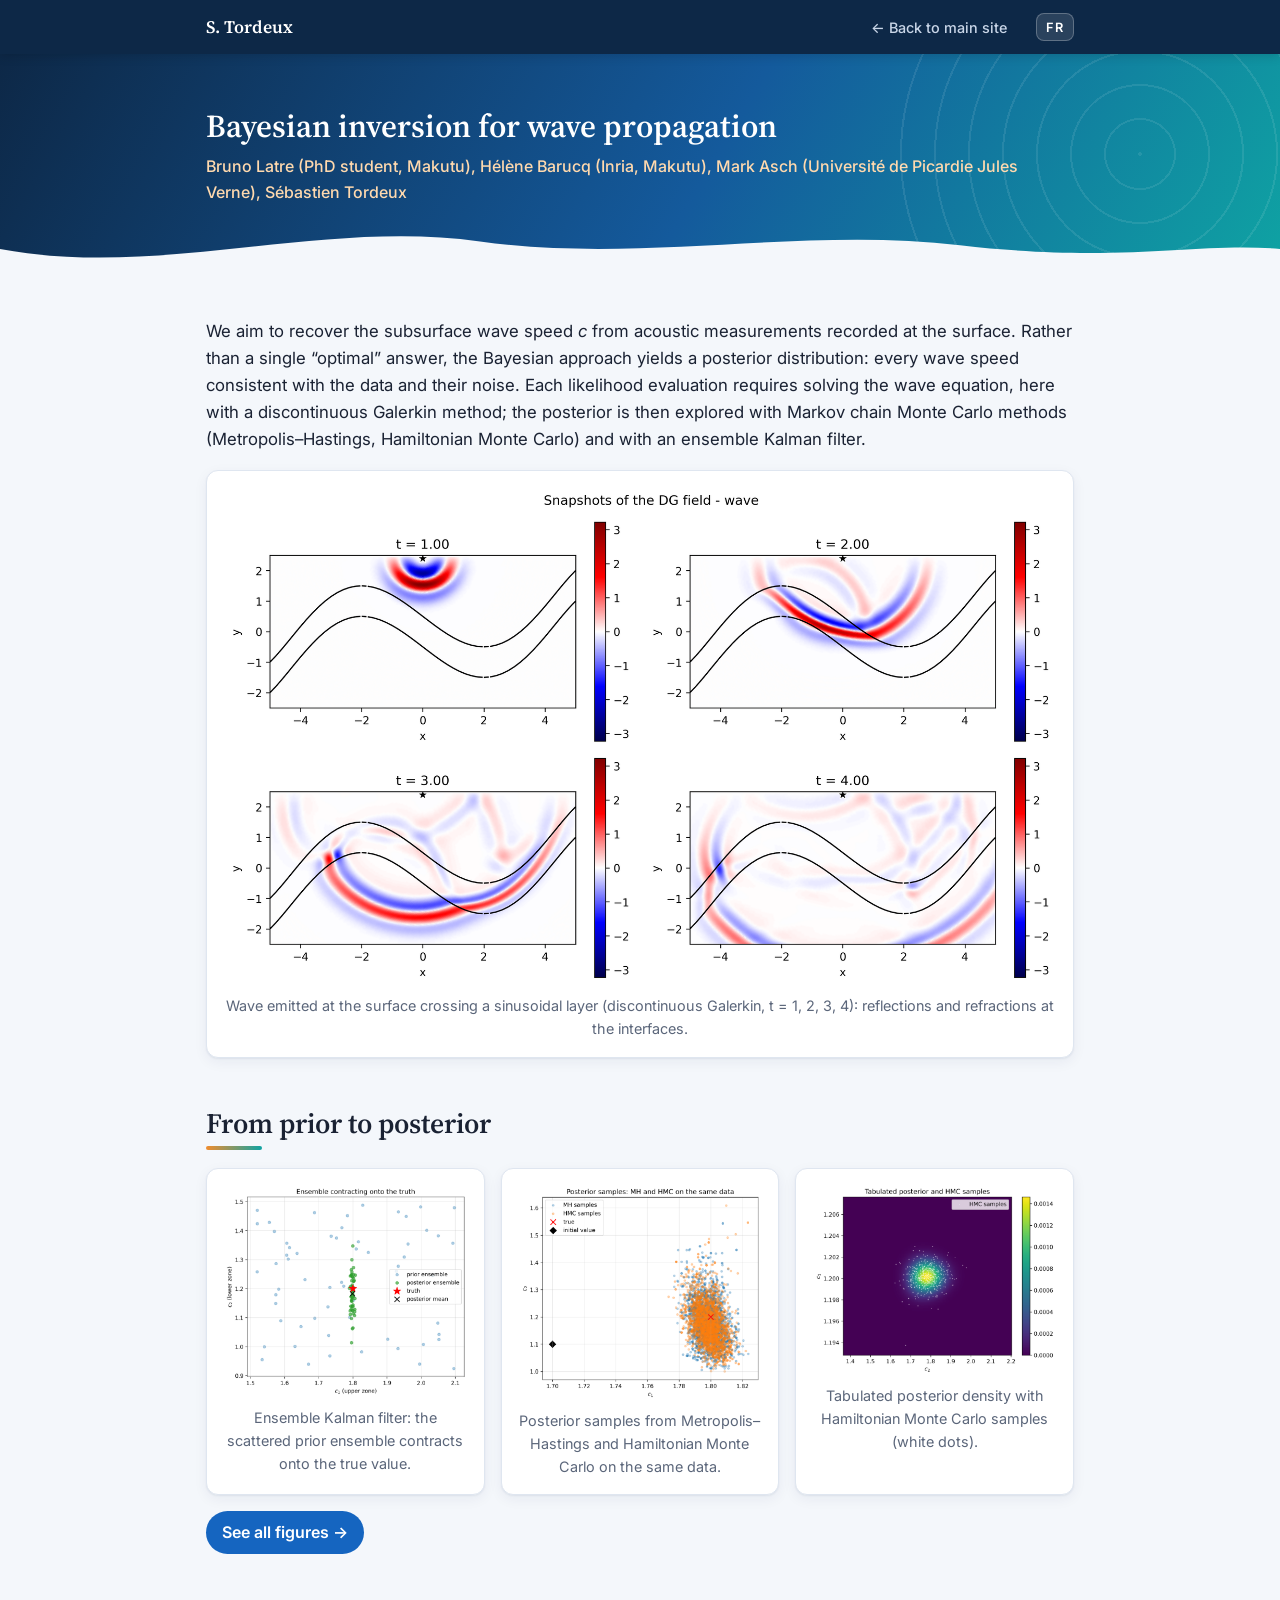
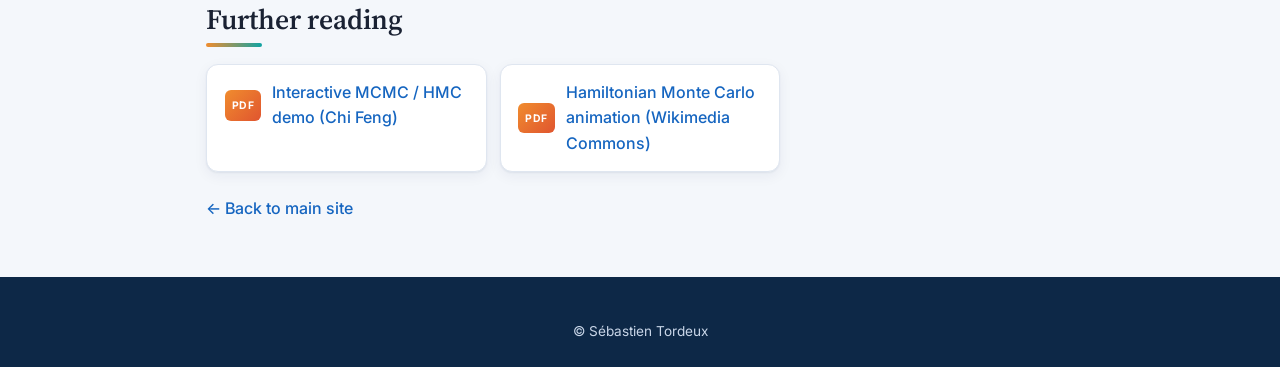
==== bayes.html @ 594a2a0c "Inversion bayésienne : page dédiée, galerie complète et carte Co-Authored-By: Claude Opus 5.5 <norep" ====
<!doctype html>
<html lang="fr">
<head>
<meta charset="utf-8">
<meta name="viewport" content="width=device-width, initial-scale=1">
<title>Inversion bayésienne — S. Tordeux</title>
<meta name="description" content="Inversion bayésienne (MCMC, HMC, EnKF) pour identifier la vitesse du sous-sol à partir de mesures acoustiques de surface.">
<link rel="icon" href="img/photo.jpg">
<link rel="preconnect" href="https://fonts.googleapis.com">
<link rel="preconnect" href="https://fonts.gstatic.com" crossorigin>
<link href="https://fonts.googleapis.com/css2?family=Source+Serif+4:opsz,wght@8..60,400;8..60,600&family=Inter:wght@400;500;600&display=swap" rel="stylesheet">
<link rel="stylesheet" href="style.css">
<script>(function(){var l;try{l=localStorage.getItem('lang')}catch(e){}if(!l)l=(navigator.language||'fr').slice(0,2)==='fr'?'fr':'en';document.documentElement.lang=l})();</script>
<style>
  .page-hero h1 { font-size: 2rem; margin: 0 0 .5rem; }
  .page-hero .authors { color: #ffd9ae; font-weight: 500; margin: 0; }
  .lead { font-size: 1.05rem; }
  figure { margin: 0; }
  figure img { width: 100%; height: auto; display: block; border-radius: 8px; background: #fff; }
  figcaption { color: var(--muted); font-size: .9rem; margin-top: .5rem; text-align: center; }
  .card { background: var(--surface); border: 1px solid var(--line); border-radius: 12px; padding: 1rem; box-shadow: var(--shadow); }
  .grid2 { display: grid; grid-template-columns: repeat(auto-fit, minmax(280px, 1fr)); gap: 1rem; }
  .grid3 { display: grid; grid-template-columns: repeat(auto-fit, minmax(240px, 1fr)); gap: 1rem; }
  .stack { display: grid; gap: 1.2rem; }
  .cta { display: inline-block; margin-top: 1rem; padding: .55rem 1rem; border-radius: 999px; background: var(--accent); color: #fff; font-weight: 600; }
  .cta:hover { text-decoration: none; opacity: .9; }
  .back { display: inline-block; margin-top: 1.5rem; font-weight: 500; }
  @media (max-width: 640px) { .page-hero h1 { font-size: 1.6rem; } }
</style>
</head>
<body>
<nav class="topbar">
  <div class="wrap topbar-in">
    <a class="brand" href="index.html">S. Tordeux</a>
    <ul class="menu"><li><a href="index.html#codes">← <span data-l="fr">Retour au site</span><span data-l="en">Back to main site</span></a></li></ul>
    <button id="lang-toggle" class="lang" type="button" aria-label="Changer de langue / Switch language"><span data-l="fr">EN</span><span data-l="en">FR</span></button>
  </div>
</nav>

<header class="hero page-hero">
  <div class="wrap">
    <h1><span data-l="fr">Inversion bayésienne pour la propagation d’ondes</span><span data-l="en">Bayesian inversion for wave propagation</span></h1>
    <p class="authors">Bruno Latre (<span data-l="fr">doctorant</span><span data-l="en">PhD student</span>, Makutu), Hélène Barucq (Inria, Makutu), Mark Asch (Université de Picardie Jules Verne), Sébastien Tordeux</p>
  </div>
  <svg class="wave" viewBox="0 0 1440 80" preserveAspectRatio="none" aria-hidden="true"><path d="M0,40 C180,80 360,0 540,30 C720,60 900,10 1080,35 C1260,60 1350,30 1440,40 L1440,80 L0,80 Z"/></svg>
</header>

<main class="wrap">
<section>
  <p class="lead">
    <span data-l="fr">On cherche à retrouver la vitesse de propagation <i>c</i> du sous-sol à partir de mesures d’ondes acoustiques enregistrées en surface. Plutôt qu’une seule solution « optimale », l’approche bayésienne fournit une loi a posteriori : la distribution de toutes les vitesses compatibles avec les données et leur bruit. Chaque évaluation de la vraisemblance demande de résoudre l’équation des ondes, ici par une méthode de Galerkin discontinue ; la loi a posteriori est ensuite explorée par des méthodes de Monte-Carlo par chaînes de Markov (Metropolis-Hastings, Monte-Carlo hamiltonien) et par un filtre de Kalman d’ensemble.</span>
    <span data-l="en">We aim to recover the subsurface wave speed <i>c</i> from acoustic measurements recorded at the surface. Rather than a single “optimal” answer, the Bayesian approach yields a posterior distribution: every wave speed consistent with the data and their noise. Each likelihood evaluation requires solving the wave equation, here with a discontinuous Galerkin method; the posterior is then explored with Markov chain Monte Carlo methods (Metropolis–Hastings, Hamiltonian Monte Carlo) and with an ensemble Kalman filter.</span>
  </p>
  <figure class="card"><img src="bayes/onde_instantanes.png" alt="Wave emitted at the surface crossing a sinusoidal layer (discontinuous Galerkin, t = 1, 2, 3, 4): reflections and refractions at the interfaces." loading="lazy" width="1600" height="959"><figcaption>Wave emitted at the surface crossing a sinusoidal layer (discontinuous Galerkin, t = 1, 2, 3, 4): reflections and refractions at the interfaces.</figcaption></figure>
</section>

<section>
  <h2><span data-l="fr">De l’a priori à l’a posteriori</span><span data-l="en">From prior to posterior</span></h2>
  <div class="grid3">
    <figure class="card"><img src="bayes/enkf_prior_posterior.png" alt="Ensemble Kalman filter: the scattered prior ensemble contracts onto the true value." loading="lazy" width="1600" height="1392"><figcaption>Ensemble Kalman filter: the scattered prior ensemble contracts onto the true value.</figcaption></figure>
    <figure class="card"><img src="bayes/nuage_MH_HMC.png" alt="Posterior samples from Metropolis–Hastings and Hamiltonian Monte Carlo on the same data." loading="lazy" width="1600" height="1413"><figcaption>Posterior samples from Metropolis–Hastings and Hamiltonian Monte Carlo on the same data.</figcaption></figure>
    <figure class="card"><img src="bayes/posterior_reference.png" alt="Tabulated posterior density with Hamiltonian Monte Carlo samples (white dots)." loading="lazy" width="1600" height="1253"><figcaption>Tabulated posterior density with Hamiltonian Monte Carlo samples (white dots).</figcaption></figure>
  </div>
  <a class="cta" href="bayes_galerie.html"><span data-l="fr">Voir toutes les figures →</span><span data-l="en">See all figures →</span></a>
</section>

<section>
  <h2><span data-l="fr">Pour aller plus loin</span><span data-l="en">Further reading</span></h2>
  <ul class="docs pdfs">
    <li><a href="https://chi-feng.github.io/mcmc-demo/"><span><span data-l="fr">Démonstration interactive MCMC / HMC (Chi Feng)</span><span data-l="en">Interactive MCMC / HMC demo (Chi Feng)</span></span></a></li>
    <li><a href="https://commons.wikimedia.org/wiki/File:Hamiltonian_Monte_Carlo.gif"><span><span data-l="fr">Animation du Monte-Carlo hamiltonien (Wikimedia Commons)</span><span data-l="en">Hamiltonian Monte Carlo animation (Wikimedia Commons)</span></span></a></li>
  </ul>
  <a class="back" href="index.html#codes">← <span data-l="fr">Retour au site</span><span data-l="en">Back to main site</span></a>
</section>
</main>

<footer class="foot"><div class="wrap"><p>© Sébastien Tordeux</p></div></footer>
<script src="i18n.js"></script>
</body>
</html>
---- style.css ----
/* Thème « ondes » : bleu océan → turquoise, accent corail/ambre */
:root {
  --bg: #f4f7fb;
  --surface: #ffffff;
  --text: #1a2233;
  --muted: #5b667a;
  --line: #dfe6f0;
  --accent: #1565c0;
  --accent-2: #0fa3a3;
  --warm: #f08c2e;
  --accent-soft: #e3effc;
  --chip: #edf1f7;
  --nav: #0d2847;
  --nav-text: #c9d6e8;
  --hero-1: #0d2847;
  --hero-2: #145a9c;
  --hero-3: #0fa3a3;
  --shadow: 0 1px 2px rgba(16, 40, 80, .06), 0 4px 14px rgba(16, 40, 80, .06);
  --c-art: #1565c0; --c-comm: #0f8f8f; --c-couv: #8e44ad; --c-report: #d97706;
  --c-pre: #c2410c; --c-these: #15803d; --c-other: #64748b;
}
@media (prefers-color-scheme: dark) {
  :root:not([data-theme="light"]) {
    --bg: #0f1520; --surface: #172030; --text: #e4e9f2; --muted: #9aa7bd; --line: #26324a;
    --accent: #6fb1ff; --accent-2: #3fd0c9; --warm: #ffae5c; --accent-soft: #1b2c47; --chip: #1f2a3d;
    --nav: #0a1424; --nav-text: #a9b8cf;
    --hero-1: #0a1a33; --hero-2: #12457a; --hero-3: #0b7f80;
    --shadow: 0 1px 2px rgba(0,0,0,.3), 0 4px 14px rgba(0,0,0,.25);
    --c-art: #6fb1ff; --c-comm: #3fd0c9; --c-couv: #c58cf0; --c-report: #fbbf24;
    --c-pre: #fb923c; --c-these: #4ade80; --c-other: #94a3b8;
  }
}
:root[data-theme="dark"] {
  --bg: #0f1520; --surface: #172030; --text: #e4e9f2; --muted: #9aa7bd; --line: #26324a;
  --accent: #6fb1ff; --accent-2: #3fd0c9; --warm: #ffae5c; --accent-soft: #1b2c47; --chip: #1f2a3d;
  --nav: #0a1424; --nav-text: #a9b8cf;
  --hero-1: #0a1a33; --hero-2: #12457a; --hero-3: #0b7f80;
  --shadow: 0 1px 2px rgba(0,0,0,.3), 0 4px 14px rgba(0,0,0,.25);
  --c-art: #6fb1ff; --c-comm: #3fd0c9; --c-couv: #c58cf0; --c-report: #fbbf24;
  --c-pre: #fb923c; --c-these: #4ade80; --c-other: #94a3b8;
}

/* Bilingue : on masque la langue inactive */
html[lang="fr"] [data-l="en"],
html[lang="en"] [data-l="fr"] { display: none !important; }

/* Onglets : seul l'onglet actif est affiché */
[data-tab]:not(.on) { display: none !important; }

* { box-sizing: border-box; }
html { scroll-padding-top: 4rem; }
body {
  margin: 0;
  background: var(--bg);
  color: var(--text);
  font: 16px/1.6 Inter, system-ui, -apple-system, "Segoe UI", sans-serif;
}
a { color: var(--accent); text-decoration: none; }
a:hover { text-decoration: underline; }

.wrap { max-width: 900px; margin: 0 auto; padding: 0 16px; }

/* ---------- Barre d'onglets ---------- */
.topbar { position: sticky; top: 0; z-index: 10; background: var(--nav); box-shadow: 0 2px 10px rgba(0,0,0,.15); }
.topbar-in { display: flex; align-items: center; gap: 1rem; height: 3.4rem; }
.brand { font-family: "Source Serif 4", Georgia, serif; font-weight: 600; font-size: 1.1rem; color: #fff; white-space: nowrap; }
.brand:hover { text-decoration: none; }
.menu { display: flex; gap: .25rem; list-style: none; margin: 0 0 0 auto; padding: 0; overflow-x: auto; scrollbar-width: none; }
.menu::-webkit-scrollbar { display: none; }
.menu a {
  display: block; padding: .45rem .8rem; border-radius: 8px;
  color: var(--nav-text); font-size: .9rem; font-weight: 500; white-space: nowrap;
  transition: background .15s, color .15s;
}
.menu a:hover { color: #fff; background: rgba(255,255,255,.08); text-decoration: none; }
.menu a.active { color: var(--nav); background: var(--warm); font-weight: 600; }
.lang {
  font: 600 .8rem Inter, sans-serif; letter-spacing: .04em;
  color: #fff; background: rgba(255,255,255,.12);
  border: 1px solid rgba(255,255,255,.25); border-radius: 8px; padding: .35rem .6rem; cursor: pointer;
}
.lang:hover { background: rgba(255,255,255,.2); }

/* ---------- Bandeau d'accueil ---------- */
.hero {
  position: relative; color: #fff;
  background: linear-gradient(120deg, var(--hero-1) 0%, var(--hero-2) 55%, var(--hero-3) 100%);
  padding: 3.25rem 0 4.5rem;
  overflow: hidden;
}
.hero::before {           /* cercles concentriques : une onde qui se propage */
  content: ""; position: absolute; right: -120px; top: -160px; width: 520px; height: 520px; border-radius: 50%;
  background: repeating-radial-gradient(circle, rgba(255,255,255,.09) 0 2px, transparent 2px 34px);
  pointer-events: none;
}
.hero-in { position: relative; display: flex; gap: 2rem; align-items: center; }
.hero .wave { position: absolute; left: 0; bottom: -1px; width: 100%; height: 60px; fill: var(--bg); }
.photo {
  width: 160px; height: auto; border-radius: 14px; flex: none;
  border: 4px solid rgba(255,255,255,.9); box-shadow: 0 6px 20px rgba(0,0,0,.25);
}
h1, h2, h3 { font-family: "Source Serif 4", Georgia, serif; font-weight: 600; line-height: 1.25; }
h1 { font-size: 2.5rem; margin: 0 0 .25rem; }
.role { margin: 0; font-size: 1.1rem; color: #ffd9ae; font-weight: 500; }
.affil { margin: .5rem 0 .9rem; color: rgba(255,255,255,.85); font-size: .95rem; }
.hero a { color: #fff; text-decoration: underline; text-decoration-color: rgba(255,255,255,.4); text-underline-offset: 3px; }
.links { display: flex; flex-wrap: wrap; gap: .5rem; list-style: none; padding: 0; margin: 0; font-size: .88rem; }
.links a {
  display: inline-block; text-decoration: none; padding: .3rem .75rem; border-radius: 999px;
  background: rgba(255,255,255,.14); border: 1px solid rgba(255,255,255,.28);
}
.links a:hover { background: rgba(255,255,255,.26); }

/* ---------- Sections ---------- */
main { padding-bottom: 2rem; }
section { padding: 1.5rem 0; }
main > [data-tab]:not([data-tab="accueil"]) { padding-top: 2.5rem; min-height: 62vh; }
h2 { font-size: 1.75rem; margin: 0 0 1.1rem; display: inline-block; }
h2::after {
  content: ""; display: block; height: 4px; width: 56px; margin-top: .35rem; border-radius: 2px;
  background: linear-gradient(90deg, var(--warm), var(--accent-2));
}
h3 { font-size: 1.15rem; margin: 1.75rem 0 .75rem; color: var(--accent); }
.aside { color: var(--muted); font-size: .9rem; }
.who, .fund { color: var(--muted); font-size: .92em; }
.fund::before { content: "· "; }

.tags { display: flex; flex-wrap: wrap; gap: .4rem; }
.tags > span { display: contents; }
.tag {
  font-size: .85rem; padding: .25rem .7rem; border-radius: 999px;
  background: var(--accent-soft); color: var(--accent); font-weight: 500;
}

/* Cartes */
ul.themes, ul.phd, ul.docs, ul.plain { list-style: none; padding: 0; margin: 0; }
ul.themes { display: grid; gap: .8rem; }
ul.themes li, ul.phd li, ul.docs li {
  background: var(--surface); border: 1px solid var(--line); border-radius: 12px;
  padding: .9rem 1.1rem; box-shadow: var(--shadow);
}
ul.themes li { border-left: 4px solid var(--accent-2); }
ul.themes li:nth-child(2n) { border-left-color: var(--accent); }
ul.themes li:nth-child(3n) { border-left-color: var(--warm); }
ul.phd { display: grid; gap: .7rem; }
ul.phd li { border-left: 4px solid var(--accent); }
ul.phd.ongoing li { border-left-color: var(--warm); }
ul.plain li { padding: .3rem 0 .3rem 1.2rem; position: relative; }
ul.plain li::before { content: ""; position: absolute; left: 0; top: .85rem; width: 7px; height: 7px; border-radius: 50%; background: var(--accent-2); }

/* Polycopiés : grille de cartes */
ul.docs { display: grid; grid-template-columns: repeat(auto-fill, minmax(250px, 1fr)); gap: .8rem; }
ul.docs li { transition: transform .15s, box-shadow .15s; }
ul.docs li:hover { transform: translateY(-2px); box-shadow: 0 8px 22px rgba(16,40,80,.12); }
ul.docs.pdfs li a { display: flex; align-items: center; gap: .7rem; font-weight: 500; }
ul.docs.pdfs li a::before {
  content: "PDF"; flex: none; font: 700 .65rem Inter, sans-serif; letter-spacing: .04em; color: #fff;
  background: linear-gradient(135deg, var(--warm), #e0552f); border-radius: 6px; padding: .55rem .45rem;
}
ul.docs.pdfs li a:hover { text-decoration: none; }

/* Parcours : frise */
dl.cv { display: grid; grid-template-columns: 7.5rem 1fr; gap: 0 1.25rem; margin: 0; }
dl.cv dt {
  color: var(--accent); font-weight: 600; font-variant-numeric: tabular-nums;
  padding: .55rem 0; text-align: right;
}
dl.cv dd { margin: 0; padding: .55rem 0 .55rem 1.25rem; border-left: 3px solid var(--line); position: relative; }
dl.cv dd::before {
  content: ""; position: absolute; left: -8px; top: 1.05rem; width: 13px; height: 13px; border-radius: 50%;
  background: var(--surface); border: 3px solid var(--accent-2);
}

.contact-card {
  display: inline-block; background: var(--surface); border: 1px solid var(--line); border-radius: 12px;
  padding: 1.1rem 1.4rem 1.2rem; box-shadow: var(--shadow); border-top: 4px solid var(--accent-2);
}
.contact-card h2 { display: block; font-size: 1.35rem; margin-bottom: .8rem; }
address { font-style: normal; }

/* ---------- Publications ---------- */
.pub-controls { display: flex; flex-direction: column; gap: .75rem; margin-bottom: .5rem; }
#pub-search {
  width: 100%; padding: .65rem .9rem; font: inherit; color: var(--text);
  background: var(--surface); border: 1px solid var(--line); border-radius: 10px; box-shadow: var(--shadow);
}
#pub-search:focus { outline: 2px solid var(--accent); outline-offset: 0; }
.chips { display: flex; flex-wrap: wrap; gap: .4rem; }
.chip {
  font: 500 .85rem Inter, sans-serif; color: var(--text); background: var(--surface);
  border: 1px solid var(--line); border-radius: 999px; padding: .3rem .8rem; cursor: pointer;
}
.chip:hover { border-color: var(--accent); }
.chip[aria-pressed="true"] { background: var(--accent); color: #fff; border-color: var(--accent); }
.chip[aria-pressed="true"] .n { color: rgba(255,255,255,.8); }
.chip .n { color: var(--muted); margin-left: .35rem; font-variant-numeric: tabular-nums; }
.pub-year {
  font-family: "Source Serif 4", Georgia, serif; font-size: 1.2rem; color: var(--accent);
  margin: 1.6rem 0 .6rem; display: flex; align-items: center; gap: .75rem;
}
.pub-year::after { content: ""; flex: 1; height: 1px; background: var(--line); }
ol.pubs { list-style: none; padding: 0; margin: 0; display: grid; gap: .6rem; }
ol.pubs li {
  background: var(--surface); border: 1px solid var(--line); border-left: 4px solid var(--cat, var(--accent));
  border-radius: 10px; padding: .7rem 1rem; box-shadow: var(--shadow);
}
.pub-title { font-weight: 500; }
.pub-meta { color: var(--muted); font-size: .9rem; }
.pub-meta b { color: var(--text); font-weight: 600; }
.pub-links { font-size: .85rem; display: inline-flex; gap: .7rem; margin-left: .4rem; font-weight: 500; }
.badge {
  font-size: .68rem; font-weight: 700; letter-spacing: .04em; text-transform: uppercase;
  color: #fff; background: var(--cat, var(--accent)); border-radius: 4px; padding: .1rem .4rem; margin-right: .45rem;
  vertical-align: .1em;
}
.cat-ART { --cat: var(--c-art); } .cat-COMM { --cat: var(--c-comm); } .cat-COUV { --cat: var(--c-couv); }
.cat-REPORT { --cat: var(--c-report); } .cat-PRE { --cat: var(--c-pre); } .cat-THESE { --cat: var(--c-these); }
.cat-OTHER { --cat: var(--c-other); }

/* ---------- Pied de page ---------- */
.foot { background: var(--nav); color: var(--nav-text); font-size: .85rem; padding: 1.75rem 0 1.5rem; margin-top: 2rem; }
.foot p { margin: 1rem 0 0; text-align: center; }
.logos {
  display: flex; flex-wrap: wrap; justify-content: center; align-items: center; gap: 1.5rem 2.75rem;
  background: #fff; border-radius: 14px; padding: 1rem 1.5rem;
}
.logos img { display: block; width: auto; }
.logos a { opacity: .9; transition: opacity .15s; }
.logos a:hover { opacity: 1; }

@media (max-width: 640px) {
  .hero { padding: 2rem 0 3.5rem; }
  .hero-in { flex-direction: column; align-items: flex-start; gap: 1rem; }
  .photo { width: 130px; }
  h1 { font-size: 1.9rem; }
  .brand { display: none; }
  .menu { margin-left: 0; }
  dl.cv { grid-template-columns: 1fr; }
  dl.cv dt { text-align: left; padding: .6rem 0 0 1.25rem; border-left: 3px solid var(--line); }
  dl.cv dd { padding-top: 0; }
  dl.cv dd::before { top: -1.1rem; }
  .logos { gap: 1.25rem 1.75rem; }
  .logos img { max-height: 36px; }
}

/* Exposés */
.talk-conf { --cat: var(--c-art); }
.talk-sem  { --cat: var(--c-comm); }
.talk-pub  { --cat: var(--warm); }
.badge.inv { background: var(--c-these); }

/* Réalisations numériques */
.realisations { display: grid; grid-template-columns: repeat(auto-fill, minmax(340px, 1fr)); gap: 1rem; }
.real {
  background: var(--surface); border: 1px solid var(--line); border-radius: 12px; overflow: hidden;
  box-shadow: var(--shadow); display: flex; flex-direction: column;
}
.real img { width: 100%; height: auto; display: block; background: #fff; border-bottom: 1px solid var(--line); }
.real-body { padding: .9rem 1.1rem 1rem; }
.real h4 { font-family: "Source Serif 4", Georgia, serif; font-size: 1.1rem; margin: 0 0 .4rem; }
.real p { margin: .3rem 0; font-size: .93rem; }
.real .pub-links { margin-left: 0; }
@media (max-width: 640px) { .realisations { grid-template-columns: 1fr; } }
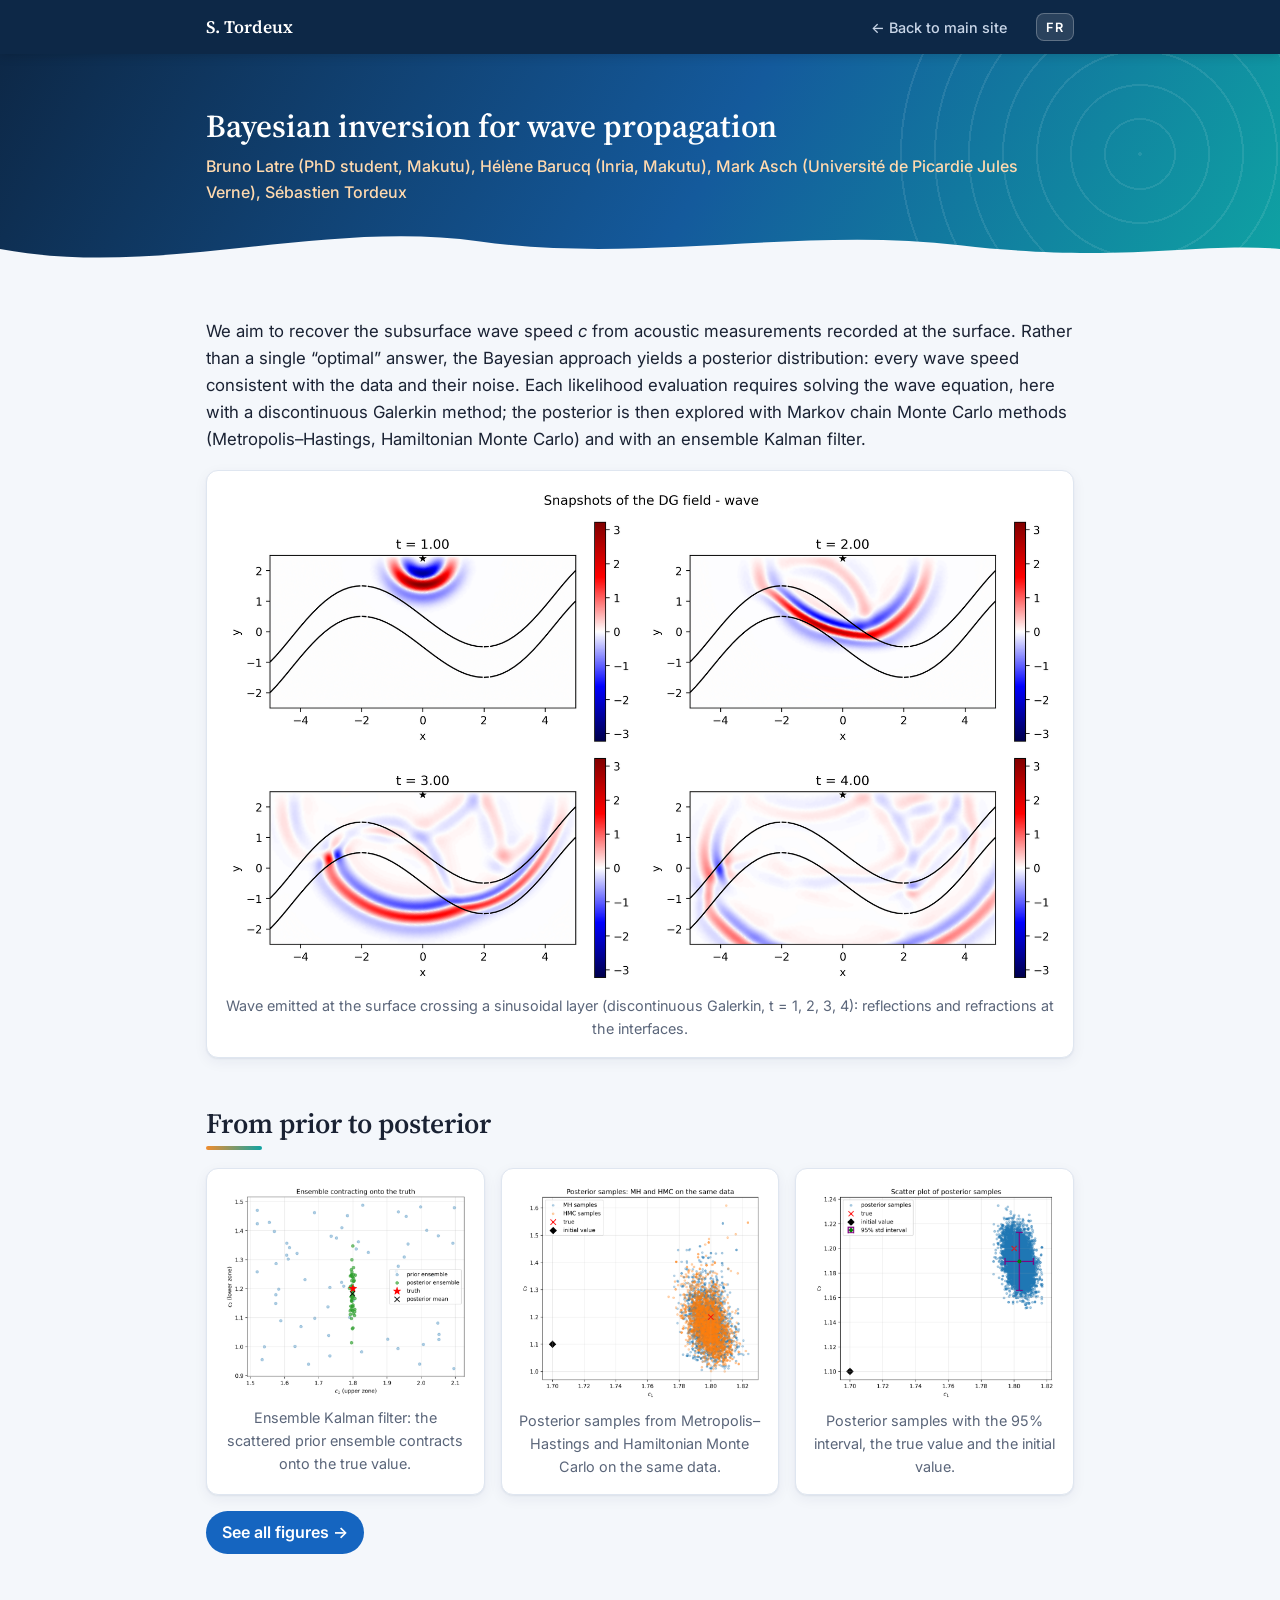
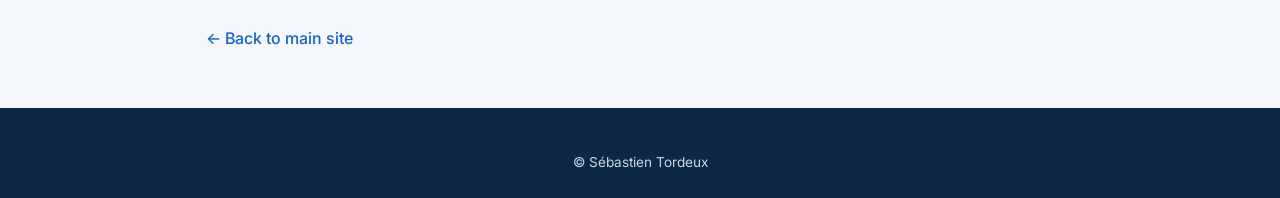
==== commit 7de16467: "Vidéos frontière artificielle, liens theses.fr, page bayésienne sans liens externes Co-Authored-By: " ====
--- a/bayes.html
+++ b/bayes.html
@@ -59,17 +59,12 @@
   <div class="grid3">
     <figure class="card"><img src="bayes/enkf_prior_posterior.png" alt="Ensemble Kalman filter: the scattered prior ensemble contracts onto the true value." loading="lazy" width="1600" height="1392"><figcaption>Ensemble Kalman filter: the scattered prior ensemble contracts onto the true value.</figcaption></figure>
     <figure class="card"><img src="bayes/nuage_MH_HMC.png" alt="Posterior samples from Metropolis–Hastings and Hamiltonian Monte Carlo on the same data." loading="lazy" width="1600" height="1413"><figcaption>Posterior samples from Metropolis–Hastings and Hamiltonian Monte Carlo on the same data.</figcaption></figure>
-    <figure class="card"><img src="bayes/posterior_reference.png" alt="Tabulated posterior density with Hamiltonian Monte Carlo samples (white dots)." loading="lazy" width="1600" height="1253"><figcaption>Tabulated posterior density with Hamiltonian Monte Carlo samples (white dots).</figcaption></figure>
+    <figure class="card"><img src="bayes/posterior_scatter.png" alt="Posterior samples with the 95% interval, the true value and the initial value." loading="lazy" width="1600" height="1415"><figcaption>Posterior samples with the 95% interval, the true value and the initial value.</figcaption></figure>
   </div>
   <a class="cta" href="bayes_galerie.html"><span data-l="fr">Voir toutes les figures →</span><span data-l="en">See all figures →</span></a>
 </section>
 
 <section>
-  <h2><span data-l="fr">Pour aller plus loin</span><span data-l="en">Further reading</span></h2>
-  <ul class="docs pdfs">
-    <li><a href="https://chi-feng.github.io/mcmc-demo/"><span><span data-l="fr">Démonstration interactive MCMC / HMC (Chi Feng)</span><span data-l="en">Interactive MCMC / HMC demo (Chi Feng)</span></span></a></li>
-    <li><a href="https://commons.wikimedia.org/wiki/File:Hamiltonian_Monte_Carlo.gif"><span><span data-l="fr">Animation du Monte-Carlo hamiltonien (Wikimedia Commons)</span><span data-l="en">Hamiltonian Monte Carlo animation (Wikimedia Commons)</span></span></a></li>
-  </ul>
   <a class="back" href="index.html#codes">← <span data-l="fr">Retour au site</span><span data-l="en">Back to main site</span></a>
 </section>
 </main>
--- a/style.css
+++ b/style.css
@@ -261,3 +261,12 @@
 .real p { margin: .3rem 0; font-size: .93rem; }
 .real .pub-links { margin-left: 0; }
 @media (max-width: 640px) { .realisations { grid-template-columns: 1fr; } }
+
+/* Vidéos */
+.videos { display: grid; gap: 1.2rem; }
+.video-card {
+  margin: 0; background: var(--surface); border: 1px solid var(--line); border-radius: 12px;
+  padding: .8rem; box-shadow: var(--shadow);
+}
+.video-card video { display: block; width: 100%; height: auto; border-radius: 8px; background: #fff; }
+.video-card figcaption { color: var(--muted); font-size: .9rem; margin-top: .5rem; text-align: center; }
